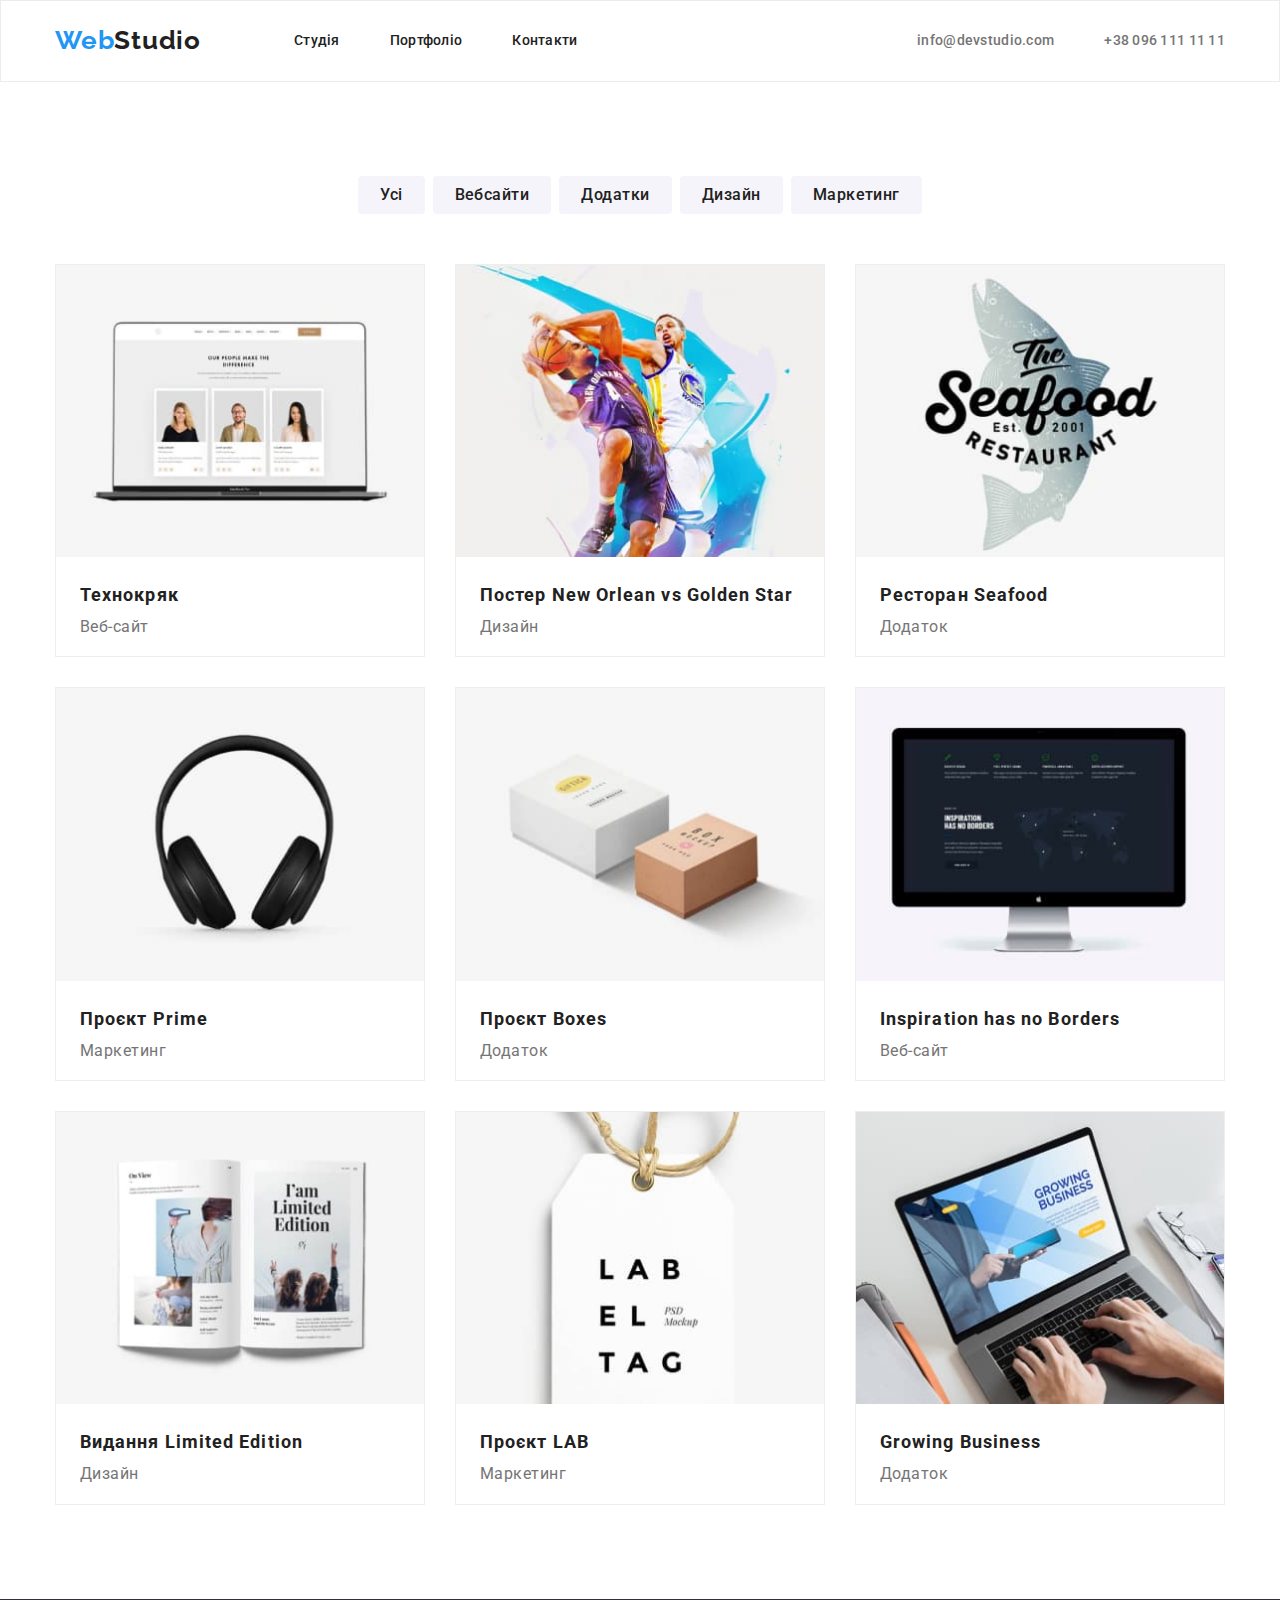
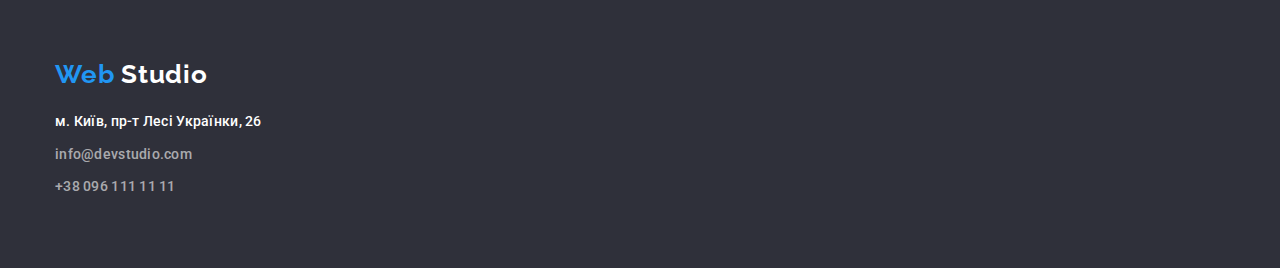
==== portfolio.html @ ca2b60bd "Клонує файли репозиторію" ====
<!DOCTYPE html>
<html lang="uk">
  <head>
    <meta charset="UTF-8" />
    <meta http-equiv="X-UA-Compatible" content="IE=edge" />
    <meta name="viewport" content="width=device-width, initial-scale=1.0" />
    <title>Студія</title>
    <link rel="preconnect" href="https://fonts.googleapis.com" />
    <link rel="preconnect" href="https://fonts.gstatic.com" crossorigin />
    <link
      href="https://fonts.googleapis.com/css2?family=Raleway:wght@700&family=Roboto:wght@400;500;700;900&display=swap"
      rel="stylesheet"
    />
        <link
      rel="stylesheet"
      href="https://cdnjs.cloudflare.com/ajax/libs/modern-normalize/1.1.0/modern-normalize.min.css"
    />
    <link rel="stylesheet" href="./css/styles.css" />
  </head>

  <body>
    <!--Шапка сторінки-->
    <header class="header">
      <!--Меню навігації-->
      <div class="container header-container">
        <nav class="header-navigation">
          <a class="logo link" href="./index.html"
            ><span class="logo-accent">Web</span>Studio</a
          >
          <ul class="site-nav list">
            <li>
              <a href="./index.html" class="link">Студія</a>
            </li>
            <li>
              <a class="nav-link current link" href="./portfolio.html" 
                >Портфоліо</a
              >
            </li>
            <li>
              <a href="Контакти" class="link">Контакти</a>
            </li>
          </ul>
        </nav>
        <!--Контакти-->
        <ul class="contacts list">
          <li>
            <a href="mailto:info@devstudio.com" class="link"
              >info@devstudio.com</a
            >
          </li>
          <li>
            <a href="tel:+380961111111" class="link">+38 096 111 11 11</a>
          </li>
        </ul>
      </div>
    </header>

    <!--Фільтр -->
    <main>
      <section class="section">
        <div class="container">
          <ul class="nav-botton list">
            <li>
              <button class="filter-button" type="button">Усі</button>
            </li>
            <li>
              <button class="filter-button" type="button">
                Вебсайти
              </button>
            </li>
            <li>
              <button class="filter-button" type="button">
                Додатки
              </button>
            </li>
            <li>
              <button class="filter-button" type="button">Дизайн</button>
            </li>
            <li>
              <button class="filter-button" type="button">
                Маркетинг
              </button>
            </li>
          </ul>
          <h1 class="section-title visually-hidden">Усі проекти</h1>
          <ul class="projects-all list">
            <li class="project-image">
              <div class="project-card">
                <div class="project-card-img">
                  <img
                    src="./images/img.(jpg).jpg"
                    alt="Фото команди"
                    width="370"
                  />
                </div>
                <div class="project-card-text">
                  <h2 class="project-name">Технокряк</h2>
                  <p class="project-type">Веб-сайт</p>
                </div>
              </div>
            </li>

            <li class="project-image">
              <div class="project-card">
                <div class="project-card-img">
                  <img
                    src="./images/img(1).jpg"
                    alt="Гра в баскетбол"
                    width="370"
                  />
                </div>
                <div class="project-card-text">
                  <h2 class="project-name">Постер New Orlean vs Golden Star</h2>
                  <p class="project-type">Дизайн</p>
                </div>
              </div>
            </li>

            <li class="project-image">
              <div class="project-card">
                <div class="project-card-img">
                  <img
                    src="./images/img(2).jpg"
                    alt="Лого ресторану"
                    width="370"
                  />
                </div>
                <div class="project-card-text">
                  <h2 class="project-name">Ресторан Seafood</h2>
                  <p class="project-type">Додаток</p>
                </div>
              </div>
            </li>

            <li class="project-image">
              <div class="project-card">
                <div class="project-card-img">
                  <img src="./images/img(3).jpg" alt="Навушники" width="370" />
                </div>
                <div class="project-card-text">
                  <h2 class="project-name">Проєкт Prime</h2>
                  <p class="project-type">Маркетинг</p>
                </div>
              </div>
            </li>

            <li class="project-image">
              <div class="project-card">
                <div class="project-card-img">
                  <img
                    src="./images/img(4).jpg"
                    alt="Дві коробки"
                    width="370"
                  />
                </div>
                <div class="project-card-text">
                  <h2 class="project-name">Проєкт Boxes</h2>
                  <p class="project-type">Додаток</p>
                </div>
              </div>
            </li>

            <li class="project-image">
              <div class="project-card">
                <div class="project-card-img">
                  <img 
                  src="./images/img(5).jpg" 
                  alt="Комп'ютер" 
                  width="370" 
                  />
                </div>
                <div class="project-card-text">
                  <h2 class="project-name">Inspiration has no Borders</h2>
                  <p class="project-type">Веб-сайт</p>
                </div>
              </div>
            </li>

            <li class="project-image">
              <div class="project-card">
                <div class="project-card-img">
                  <img 
                  src="./images/img(6).jpg" 
                  alt="Книга" 
                  width="370" 
                  />
                </div>
                <div class="project-card-text">
                  <h2 class="project-name">Видання Limited Edition</h2>
                  <p class="project-type">Дизайн</p>
                </div>
              </div>
            </li>

            <li class="project-image">
              <div class="project-card">
                <div class="project-card-img">
                  <img 
                  src="./images/img(7).jpg" 
                  alt="Етикетка" 
                  width="370" 
                  />
                </div>
                <div class="project-card-text">
                  <h2 class="project-name">Проєкт LAB</h2>
                  <p class="project-type">Маркетинг</p>
                </div>
              </div>
            </li>

            <li class="project-image">
              <div class="project-card">
                <div class="project-card-img">
                  <img
                    src="./images/img(8).jpg"
                    alt="Друкує на клавіатурі"
                    width="370"
                  />
                </div>
                <div class="project-card-text">
                  <h2 class="project-name">Growing Business</h2>
                  <p class="project-type">Додаток</p>
                </div>
              </div>
            </li>
          </ul>
        </div>
      </section>
    </main>

    <footer class="footer">
      <div class="container">
        <a class="logo link" href="./index.html"
          ><span class="logo-accent">Web</span>
          <span class="studio">Studio</span></a
        >
        <address style="font-style: normal">
          <ul class="address list">
            <li class="contacts">
              <a href="" class="link location"
                >м. Київ, пр-т Лесі Українки, 26
              </a>
            </li>
            <li class="contacts">
              <a href="mailto:info@devstudio.com" class="link"
                >info@devstudio.com</a
              >
            </li>
            <li class="contacts">
              <a href="tel:+380961111111" class="link">+38 096 111 11 11</a>
            </li>
          </ul>
        </address>
      </div>
    </footer>
  </body>
</html>
---- css/styles.css ----
:root {
  --primary-text-color: #757575;
  --tittle-text-color: #212121;
  --accent-color: #2196f3;
  --white-color: #ffffff;
  --primary-background-color: #f5f5f5;
  --secondary-background-color: #f5f4fa;
  --hero-background-color: #2f303a;
}
/* колір основного тексту  #757575 */
/* другорядний колір тексту #212121  */
/* білий #FFFFFF */
/* білий колір в футері rgba(255, 255, 255, 0.6); */
/* акцент #2196F3 */
/* головний колір фону #F5F5F5; */
/* другорядний колір фону #F5F4FA; #2F303A */

/* -------GENERAL------- */
body {
  background-color: var(--white-color);
  color: var(--primary-text-color);
  font-family: Roboto, sans-serif;
  font-size: 14px;
}
.section {
  padding-top: 94px;
  padding-bottom: 94px;
}

p,
h1,
h2,
h3,
h4,
h5,
h6 {
  margin: 0;
}
ul,
ol {
  margin: 0;
  padding-left: 0;
}
button {
  cursor: pointer;
}
address {
  font-style: normal;
}
img {
  display: block;
  max-width: 100%;
  height: auto;
}

.list {
  padding: 0;
  margin: 0;
  list-style: none;
}

/* ---------LOGO--------- */
.logo {
  font-family: Raleway, sans-serif;
  font-weight: 700;
  font-size: 26px;
  line-height: 1.2;
  letter-spacing: 0.03em;
  color: var(--tittle-text-color);
  margin-right: 93px;
}
.logo-accent {
  color: var(--accent-color);
}

/* --------CONTAINER-------- */
.container {
  width: 1200px;
  padding-left: 15px;
  padding-right: 15px;
  margin: 0 auto;
}

/* --------PAGE HEADER----------- */

.header {
  padding-top: 24px;
  padding-bottom: 25px;
  border: 1px solid #ececec;
}

.header-container {
  display: flex;
}
/* ---------NAVIGATION------------- */

.link {
  text-decoration: none;
}

.site-nav {
  display: flex;
  gap: 50px;
}
.header-navigation {
  display: flex;
  align-items: center;
}
.contacts.list {
  display: flex;
  align-items: center;
  margin-left: auto;
  gap: 50px;
}
.site-nav .link {
  font-weight: 500;
  line-height: 1.14;
  letter-spacing: 0.02em;
  color: var(--tittle-text-color);
}

.site-nav .link:hover,
.site-nav .link:focus {
  color: var(--accent-color);
}
.nav-link {
  font-weight: 500;
  line-height: 1.14;
  letter-spacing: 0.02em;
  color: var(--tittle-text-color);
  text-decoration: none;
}
.current {
  color: var(--accent-color);
}

.contacts .link {
  font-weight: 500;
  line-height: 1.14;
  letter-spacing: 0.02em;
  color: var(--primary-text-color);
}
.contacts .link:hover,
.contacts .link:focus {
  color: var(--accent-color);
}

/* -------------HERO------------- */
.hero {
  background-color: var(--hero-background-color);
  text-align: center;
  padding: 200px 0;
}
.hero-title {
  color: var(--white-color);
  font-weight: 900;
  font-size: 44px;
  line-height: 1.4;
  text-align: center;
  letter-spacing: 0.06em;
  text-transform: uppercase;
  margin: 0px auto;
  width: 696px;
}
/* ---------HERO-BUTTON---------- */
.button {
  padding: 10px 32px;
  border-radius: 4px;
  border: none;
  margin-top: 30px;
}
.hero .button {
  min-width: 216px;
  height: 50px;
  background-color: var(--accent-color);
  box-shadow: 0px 4px 4px rgba(0, 0, 0, 0.15);
}
.hero .text-button {
  font-weight: 700;
  font-size: 16px;
  line-height: 0.5;
  align-items: center;
  text-align: center;
  letter-spacing: 0.06em;
  color: var(--white-color);
}

/* -------------FEATURES-------------- */
.features-card {
  width: 270px;
  outline: 2px solid tomato;
}

.features.list {
  display: flex;
  flex-wrap: wrap;
  justify-content: space-between;
}
.card {
  width: 270px;
}

.qualities {
}

.features .feauture-title {
  font-size: 14px;
  line-height: 1.14;
  letter-spacing: 0.03em;
  text-transform: uppercase;
  color: var(--tittle-text-color);
  margin-bottom: 10px;
}

.features .feature-text {
  line-height: 1.7;
  letter-spacing: 0.03em;
  color: var(--primary-text-color);
}
/* ---------SECTION---------- */

.section.offer {
  padding-top: 0px;
}

.section.no-padding {
  padding-top: 0px;
  padding-bottom: 0px;
}

.section-title {
  margin-bottom: 50px;
  font-size: 36px;
  line-height: 1.17;
  text-align: center;
  letter-spacing: 0.03em;
  color: var(--tittle-text-color);
}

.visually-hidden {
  position: absolute;
  white-space: nowrap;
  width: 1px;
  height: 1px;
  overflow: hidden;
  border: 0;
  padding: 0;
  clip: rect(0 0 0 0);
  clip-path: inset(50%);
  margin: -1px;
}

.list.image {
  display: flex;
  gap: 30px;
}

.list-image {
  width: calc((100% - 60px) / 3);
}
/* -------------TEAM------------ */

.team {
  display: flex;
  justify-content: space-between;
  flex-wrap: wrap;
}

.team-card {
  box-shadow: 0px 1px 3px rgba(0, 0, 0, 0.12), 0px 1px 1px rgba(0, 0, 0, 0.14),
    0px 2px 1px rgba(0, 0, 0, 0.2);
  border-radius: 0px 0px 4px 4px;
  background-color: var(--white-color);
}
.team-card-img {
}

.team-card-text {
  padding: 30px 0;
}

.team-members {
  background: var(--secondary-background-color);
}
.team .team-name {
  margin-bottom: 10px;
  font-weight: 500;
  font-size: 16px;
  line-height: 1.2;
  letter-spacing: 0.03em;
  color: var(--tittle-text-color);
  text-align: center;
}
.team .team-member-position {
  font-size: 16px;
  line-height: 1.2;
  letter-spacing: 0.03em;
  text-align: center;
}
.team-image {
  width: calc((100% - 90px) / 4);
}

/* ------------FOOTER-CONTACTS----------*/

.footer {
  background-color: var(--hero-background-color);
  padding-top: 60px;
  padding-bottom: 60px;
}
.studio {
  color: var(--white-color);
}

.address > .contacts {
  margin-bottom: 9px;
}
.address {
  font-size: 14px;
  line-height: 1.7;
  letter-spacing: 0.03em;
}

.footer .logo {
  display: inline-block;
  margin-right: 0px;
  margin-bottom: 20px;
}
.footer .address .link {
  display: inline-block;
  color: rgba(255, 255, 255, 0.6);
}
.footer .link:hover,
.footer .link:focus {
  color: var(--accent-color);
}
.footer .address .location {
  color: var(--white-color);
  display: inline-block;
}
/* ----------PORTFOLIO-FILTER------------ */

.list .filter-button {
  display: inline-block;
  padding: 6px 22px;
  background-color: var(--secondary-background-color);
  color: var(--tittle-text-color);
  border: none;
  border-radius: 4px;
  font-family: "Roboto";
  font-style: normal;
  font-weight: 500;
  font-size: 16px;
  line-height: 1.6;
  text-align: center;
  letter-spacing: 0.03em;
}

.list .filter-button:hover,
.list .filter-button:focus {
  color: var(--white-color);
  background-color: var(--accent-color);
}
/* ---------PORTFOLIO-PROJECTS------------ */

.project-card {
  border: 1px solid #eeeeee;
}

.project-card-text {
  padding: 20px 24px;
}

.projects-all .project-name {
  margin-bottom: 4px;
  font-size: 18px;
  line-height: 2;
  letter-spacing: 0.06em;
  color: var(--tittle-text-color);
}
.projects-all .project-type {
  font-size: 16px;
  line-height: 1.2;
  letter-spacing: 0.03em;
}

.project-image {
  width: calc((100% - 60px) / 3);
}

.nav-botton {
  display: flex;
  justify-content: center;
  margin-bottom: 50px;
  gap: 8px;
}
.projects-all {
  display: flex;
  flex-wrap: wrap;
  gap: 30px;
}
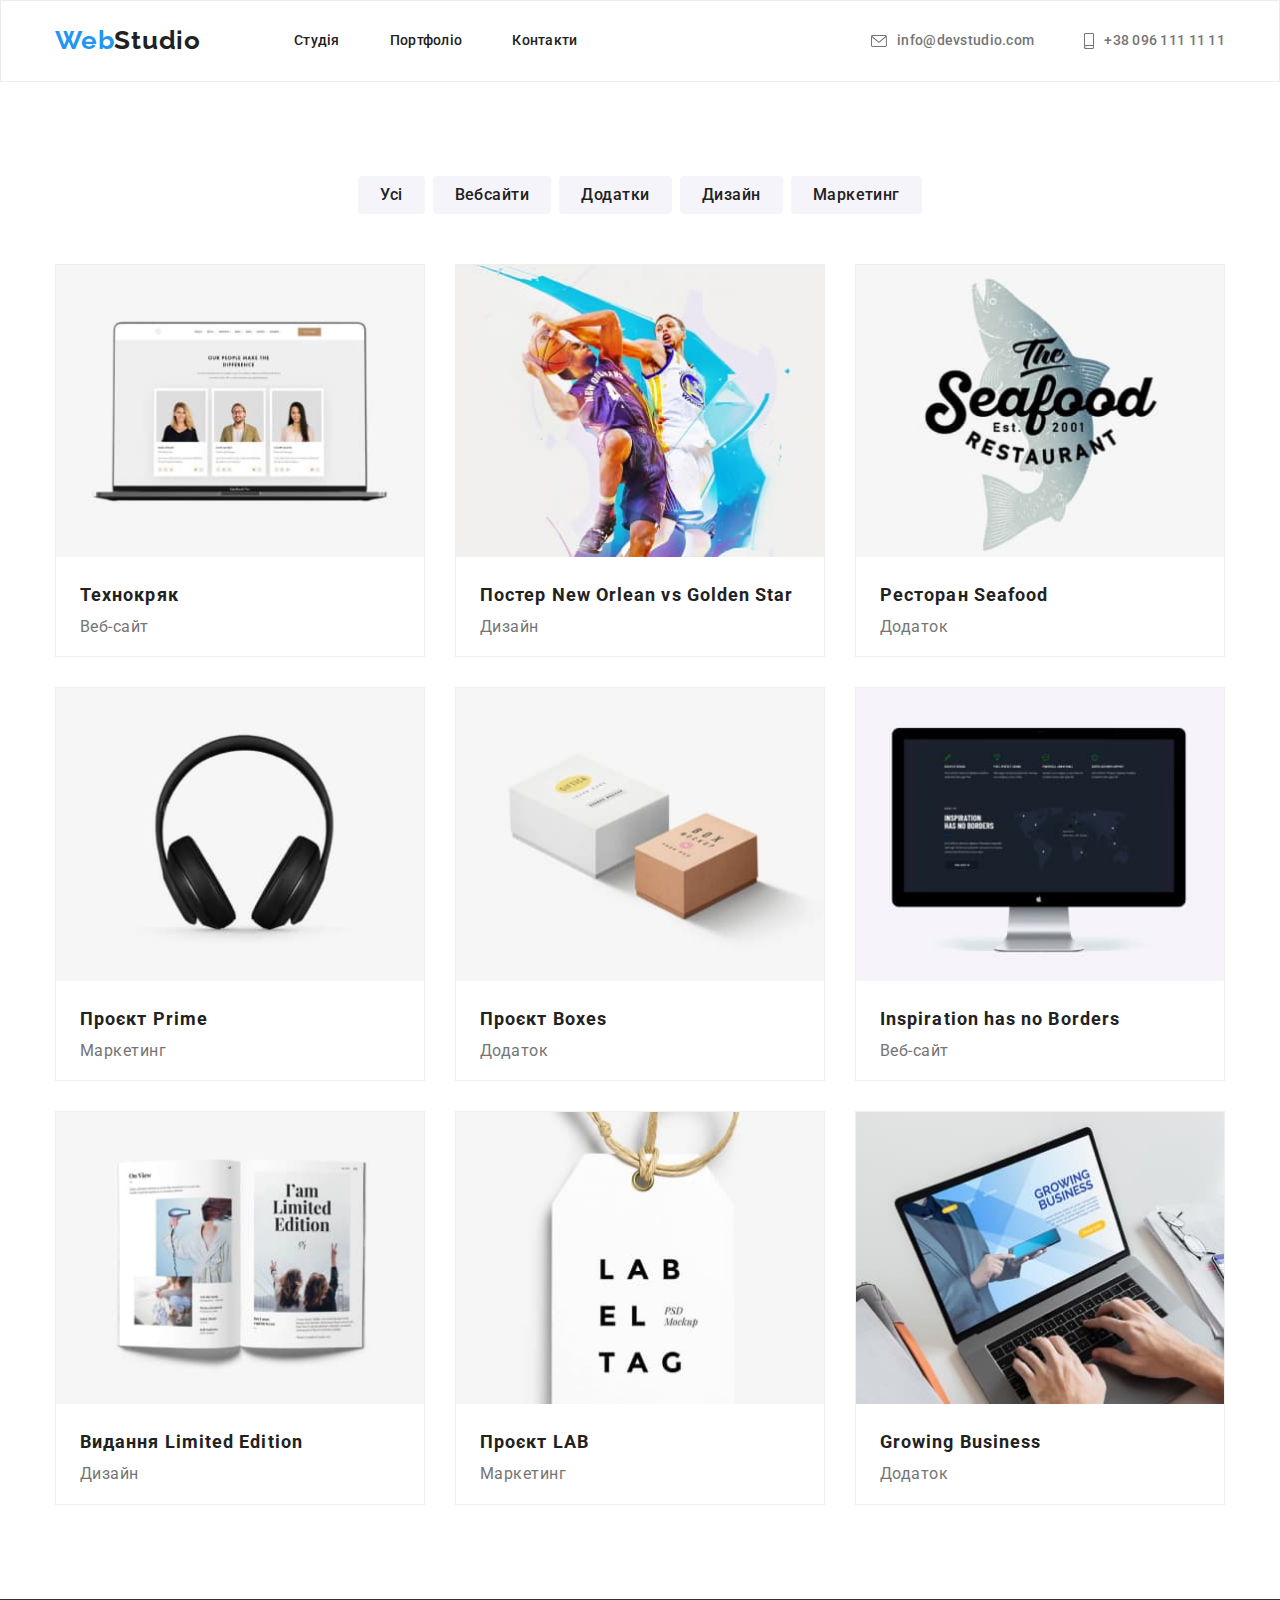
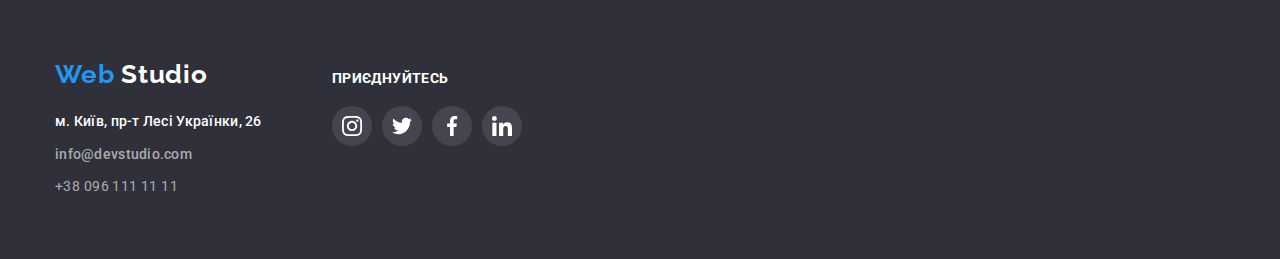
==== commit 402b13d1: "Добавляє розмітку" ====
--- a/portfolio.html
+++ b/portfolio.html
@@ -11,7 +11,7 @@
       href="https://fonts.googleapis.com/css2?family=Raleway:wght@700&family=Roboto:wght@400;500;700;900&display=swap"
       rel="stylesheet"
     />
-        <link
+    <link
       rel="stylesheet"
       href="https://cdnjs.cloudflare.com/ajax/libs/modern-normalize/1.1.0/modern-normalize.min.css"
     />
@@ -32,7 +32,7 @@
               <a href="./index.html" class="link">Студія</a>
             </li>
             <li>
-              <a class="nav-link current link" href="./portfolio.html" 
+              <a class="nav-link current link" href="./portfolio.html"
                 >Портфоліо</a
               >
             </li>
@@ -43,13 +43,19 @@
         </nav>
         <!--Контакти-->
         <ul class="contacts list">
-          <li>
-            <a href="mailto:info@devstudio.com" class="link"
-              >info@devstudio.com</a
+          <li class="contacts-item">
+            <a href="mailto:info@devstudio.com" class="contacts-item-link link">
+              <svg class="contacts-item-icon" width="16" height="12">
+                <use href="./images/icons.svg#icon-envelope-hover"></use>
+                </svg>info@devstudio.com</a
             >
           </li>
-          <li>
-            <a href="tel:+380961111111" class="link">+38 096 111 11 11</a>
+          <li class="contacts-item">
+            <a href="tel:+380961111111" class="contacts-item-link link"
+              ><svg class="contacts-item-icon" width="10" height="16">
+                <use href="./images/icons.svg#icon-smartphone1"></use>
+                </svg>+38 096 111 11 11
+            </a>
           </li>
         </ul>
       </div>
@@ -64,164 +70,174 @@
               <button class="filter-button" type="button">Усі</button>
             </li>
             <li>
-              <button class="filter-button" type="button">
-                Вебсайти
-              </button>
-            </li>
-            <li>
-              <button class="filter-button" type="button">
-                Додатки
-              </button>
+              <button class="filter-button" type="button">Вебсайти</button>
+            </li>
+            <li>
+              <button class="filter-button" type="button">Додатки</button>
             </li>
             <li>
               <button class="filter-button" type="button">Дизайн</button>
             </li>
             <li>
-              <button class="filter-button" type="button">
-                Маркетинг
-              </button>
+              <button class="filter-button" type="button">Маркетинг</button>
             </li>
           </ul>
           <h1 class="section-title visually-hidden">Усі проекти</h1>
           <ul class="projects-all list">
             <li class="project-image">
-              <div class="project-card">
-                <div class="project-card-img">
-                  <img
-                    src="./images/img.(jpg).jpg"
-                    alt="Фото команди"
-                    width="370"
-                  />
-                </div>
-                <div class="project-card-text">
-                  <h2 class="project-name">Технокряк</h2>
-                  <p class="project-type">Веб-сайт</p>
-                </div>
-              </div>
-            </li>
-
-            <li class="project-image">
-              <div class="project-card">
-                <div class="project-card-img">
-                  <img
-                    src="./images/img(1).jpg"
-                    alt="Гра в баскетбол"
-                    width="370"
-                  />
-                </div>
-                <div class="project-card-text">
-                  <h2 class="project-name">Постер New Orlean vs Golden Star</h2>
-                  <p class="project-type">Дизайн</p>
-                </div>
-              </div>
-            </li>
-
-            <li class="project-image">
-              <div class="project-card">
-                <div class="project-card-img">
-                  <img
-                    src="./images/img(2).jpg"
-                    alt="Лого ресторану"
-                    width="370"
-                  />
-                </div>
-                <div class="project-card-text">
-                  <h2 class="project-name">Ресторан Seafood</h2>
-                  <p class="project-type">Додаток</p>
-                </div>
-              </div>
-            </li>
-
-            <li class="project-image">
-              <div class="project-card">
-                <div class="project-card-img">
-                  <img src="./images/img(3).jpg" alt="Навушники" width="370" />
-                </div>
-                <div class="project-card-text">
-                  <h2 class="project-name">Проєкт Prime</h2>
-                  <p class="project-type">Маркетинг</p>
-                </div>
-              </div>
-            </li>
-
-            <li class="project-image">
-              <div class="project-card">
-                <div class="project-card-img">
-                  <img
-                    src="./images/img(4).jpg"
-                    alt="Дві коробки"
-                    width="370"
-                  />
-                </div>
-                <div class="project-card-text">
-                  <h2 class="project-name">Проєкт Boxes</h2>
-                  <p class="project-type">Додаток</p>
-                </div>
-              </div>
-            </li>
-
-            <li class="project-image">
-              <div class="project-card">
-                <div class="project-card-img">
-                  <img 
-                  src="./images/img(5).jpg" 
-                  alt="Комп'ютер" 
-                  width="370" 
-                  />
-                </div>
-                <div class="project-card-text">
-                  <h2 class="project-name">Inspiration has no Borders</h2>
-                  <p class="project-type">Веб-сайт</p>
-                </div>
-              </div>
-            </li>
-
-            <li class="project-image">
-              <div class="project-card">
-                <div class="project-card-img">
-                  <img 
-                  src="./images/img(6).jpg" 
-                  alt="Книга" 
-                  width="370" 
-                  />
-                </div>
-                <div class="project-card-text">
-                  <h2 class="project-name">Видання Limited Edition</h2>
-                  <p class="project-type">Дизайн</p>
-                </div>
-              </div>
-            </li>
-
-            <li class="project-image">
-              <div class="project-card">
-                <div class="project-card-img">
-                  <img 
-                  src="./images/img(7).jpg" 
-                  alt="Етикетка" 
-                  width="370" 
-                  />
-                </div>
-                <div class="project-card-text">
-                  <h2 class="project-name">Проєкт LAB</h2>
-                  <p class="project-type">Маркетинг</p>
-                </div>
-              </div>
-            </li>
-
-            <li class="project-image">
-              <div class="project-card">
-                <div class="project-card-img">
-                  <img
-                    src="./images/img(8).jpg"
-                    alt="Друкує на клавіатурі"
-                    width="370"
-                  />
-                </div>
-                <div class="project-card-text">
-                  <h2 class="project-name">Growing Business</h2>
-                  <p class="project-type">Додаток</p>
-                </div>
-              </div>
+              <a href="" class="project link">
+                <div class="project-card">
+                  <div class="project-card-img">
+                    <img
+                      src="./images/img.(jpg).jpg"
+                      alt="Фото команди"
+                      width="370"
+                    />
+                  </div>
+                  <div class="project-card-text">
+                    <h2 class="project-name">Технокряк</h2>
+                    <p class="project-type">Веб-сайт</p>
+                  </div>
+                </div>
+              </a>
+            </li>
+
+            <li class="project-image">
+              <a href="" class="project link">
+                <div class="project-card">
+                  <div class="project-card-img">
+                    <img
+                      src="./images/img(1).jpg"
+                      alt="Гра в баскетбол"
+                      width="370"
+                    />
+                  </div>
+                  <div class="project-card-text">
+                    <h2 class="project-name">
+                      Постер New Orlean vs Golden Star
+                    </h2>
+                    <p class="project-type">Дизайн</p>
+                  </div>
+                </div>
+              </a>
+            </li>
+
+            <li class="project-image">
+              <a href="" class="project link">
+                <div class="project-card">
+                  <div class="project-card-img">
+                    <img
+                      src="./images/img(2).jpg"
+                      alt="Лого ресторану"
+                      width="370"
+                    />
+                  </div>
+                  <div class="project-card-text">
+                    <h2 class="project-name">Ресторан Seafood</h2>
+                    <p class="project-type">Додаток</p>
+                  </div>
+                </div>
+              </a>
+            </li>
+
+            <li class="project-image">
+              <a href="" class="project link">
+                <div class="project-card">
+                  <div class="project-card-img">
+                    <img
+                      src="./images/img(3).jpg"
+                      alt="Навушники"
+                      width="370"
+                    />
+                  </div>
+                  <div class="project-card-text">
+                    <h2 class="project-name">Проєкт Prime</h2>
+                    <p class="project-type">Маркетинг</p>
+                  </div>
+                </div>
+              </a>
+            </li>
+
+            <li class="project-image">
+              <a href="" class="project link">
+                <div class="project-card">
+                  <div class="project-card-img">
+                    <img
+                      src="./images/img(4).jpg"
+                      alt="Дві коробки"
+                      width="370"
+                    />
+                  </div>
+                  <div class="project-card-text">
+                    <h2 class="project-name">Проєкт Boxes</h2>
+                    <p class="project-type">Додаток</p>
+                  </div>
+                </div>
+              </a>
+            </li>
+
+            <li class="project-image">
+              <a href="" class="project link">
+                <div class="project-card">
+                  <div class="project-card-img">
+                    <img
+                      src="./images/img(5).jpg"
+                      alt="Комп'ютер"
+                      width="370"
+                    />
+                  </div>
+                  <div class="project-card-text">
+                    <h2 class="project-name">Inspiration has no Borders</h2>
+                    <p class="project-type">Веб-сайт</p>
+                  </div>
+                </div>
+              </a>
+            </li>
+
+            <li class="project-image">
+              <a href="" class="project link">
+                <div class="project-card">
+                  <div class="project-card-img">
+                    <img src="./images/img(6).jpg" alt="Книга" width="370" />
+                  </div>
+                  <div class="project-card-text">
+                    <h2 class="project-name">Видання Limited Edition</h2>
+                    <p class="project-type">Дизайн</p>
+                  </div>
+                </div>
+              </a>
+            </li>
+
+            <li class="project-image">
+              <a href="" class="project link">
+                <div class="project-card">
+                  <div class="project-card-img">
+                    <img src="./images/img(7).jpg" alt="Етикетка" width="370" />
+                  </div>
+                  <div class="project-card-text">
+                    <h2 class="project-name">Проєкт LAB</h2>
+                    <p class="project-type">Маркетинг</p>
+                  </div>
+                </div>
+              </a>
+            </li>
+
+            <li class="project-image">
+              <a href="" class="project link">
+                <div class="project-card">
+                  <div class="project-card-img">
+                    <img
+                      src="./images/img(8).jpg"
+                      alt="Друкує на клавіатурі"
+                      width="370"
+                    />
+                  </div>
+                  <div class="project-card-text">
+                    <h2 class="project-name">Growing Business</h2>
+                    <p class="project-type">Додаток</p>
+                  </div>
+                </div>
+              </a>
             </li>
           </ul>
         </div>
@@ -229,28 +245,69 @@
     </main>
 
     <footer class="footer">
-      <div class="container">
-        <a class="logo link" href="./index.html"
-          ><span class="logo-accent">Web</span>
-          <span class="studio">Studio</span></a
-        >
-        <address style="font-style: normal">
-          <ul class="address list">
-            <li class="contacts">
-              <a href="" class="link location"
-                >м. Київ, пр-т Лесі Українки, 26
-              </a>
-            </li>
-            <li class="contacts">
-              <a href="mailto:info@devstudio.com" class="link"
-                >info@devstudio.com</a
-              >
-            </li>
-            <li class="contacts">
-              <a href="tel:+380961111111" class="link">+38 096 111 11 11</a>
-            </li>
-          </ul>
-        </address>
+      <div class="footer-wrap">
+        <div class="container">
+          <div class="footer-address">
+            <a class="logo link" href="./index.html"
+              ><span class="logo-accent">Web</span>
+              <span class="studio">Studio</span></a
+            >
+            <address style="font-style: normal">
+              <ul class="address list">
+                <li class="contacts">
+                  <a href="" class="link location"
+                    >м. Київ, пр-т Лесі Українки, 26
+                  </a>
+                </li>
+
+                <li class="contacts">
+                  <a href="mailto:info@devstudio.com" class="link"
+                    >info@devstudio.com</a
+                  >
+                </li>
+
+                <li>
+                  <a href="tel:+380961111111" class="link">+38 096 111 11 11</a>
+                </li>
+              </ul>
+            </address>
+          </div>
+          <div class="footer-soc-container">
+            <div class="footer-action">
+              <h2 class="footer-action-text">ПРИЄДНУЙТЕСЬ</h2>
+            </div>
+            <ul class="footer-soc-list list">
+              <li class="footer-soc-item">
+                <a href="" class="footer-soc-link link">
+                  <svg class="footer-soc-icon" width="20" height="20">
+                    <use href="./images/icons.svg#icon-instagram"></use>
+                  </svg>
+                </a>
+              </li>
+              <li class="footer-soc-item">
+                <a href="" class="footer-soc-link link">
+                  <svg class="footer-soc-icon" width="20" height="20">
+                    <use href="./images/icons.svg#icon-twitter"></use>
+                  </svg>
+                </a>
+              </li>
+              <li class="footer-soc-item">
+                <a href="" class="footer-soc-link link">
+                  <svg class="footer-soc-icon" width="20" height="20">
+                    <use href="./images/icons.svg#icon-facebook-svg"></use>
+                  </svg>
+                </a>
+              </li>
+              <li class="footer-soc-item">
+                <a href="" class="footer-soc-link link">
+                  <svg class="footer-soc-icon" width="20" height="20">
+                    <use href="./images/icons.svg#icon-linkedin"></use>
+                  </svg>
+                </a>
+              </li>
+            </ul>
+          </div>
+        </div>
       </div>
     </footer>
   </body>
--- a/css/styles.css
+++ b/css/styles.css
@@ -6,6 +6,7 @@
   --primary-background-color: #f5f5f5;
   --secondary-background-color: #f5f4fa;
   --hero-background-color: #2f303a;
+  --clients-icon-color: #afb1b8;
 }
 /* колір основного тексту  #757575 */
 /* другорядний колір тексту #212121  */
@@ -14,6 +15,7 @@
 /* акцент #2196F3 */
 /* головний колір фону #F5F5F5; */
 /* другорядний колір фону #F5F4FA; #2F303A */
+/* колір іконок клієнтів #AFB1B8 */
 
 /* -------GENERAL------- */
 body {
@@ -112,6 +114,23 @@
   margin-left: auto;
   gap: 50px;
 }
+.contacts-item {
+}
+.contacts-item-link {
+  display: flex;
+  align-items: center;
+  justify-content: center;
+}
+.contacts-item-icon {
+  margin-right: 10px;
+  fill: var(--primary-text-color);
+}
+.contacts-item-link:hover .contacts-item-icon {
+  fill: var(--accent-color);
+}
+.contacts-item-link:focus .contacts-item-icon {
+  fill: var(--accent-color);
+}
 .site-nav .link {
   font-weight: 500;
   line-height: 1.14;
@@ -147,9 +166,19 @@
 
 /* -------------HERO------------- */
 .hero {
-  background-color: var(--hero-background-color);
+  height: 600px;
+  max-width: 1600px;
   text-align: center;
   padding: 200px 0;
+  margin: auto;
+  background-repeat: no-repeat;
+  background-size: cover;
+  background-image: linear-gradient(
+      to right,
+      rgba(47, 48, 58, 0.4),
+      rgba(47, 48, 58, 0.4)
+    ),
+    url(../images/Hero.jpg);
 }
 .hero-title {
   color: var(--white-color);
@@ -188,7 +217,6 @@
 /* -------------FEATURES-------------- */
 .features-card {
   width: 270px;
-  outline: 2px solid tomato;
 }
 
 .features.list {
@@ -200,7 +228,28 @@
   width: 270px;
 }
 
-.qualities {
+.card::before {
+  content: ;
+  display: block;
+  height: 120px;
+  border-radius: 4px;
+  background-color: var(--secondary-background-color);
+  margin-bottom: 30px;
+  background-repeat: no-repeat;
+  background-position: center;
+}
+
+.icon-antenna::before {
+  background-image: url(../images/antenna.svg);
+}
+.icon-clock::before {
+  background-image: url(../images/clock.svg);
+}
+.icon-diagrama::before {
+  background-image: url(../images/diagram.svg);
+}
+.icon-astronaut::before {
+  background-image: url(../images/astronaut.svg);
 }
 
 .features .feauture-title {
@@ -272,8 +321,6 @@
   border-radius: 0px 0px 4px 4px;
   background-color: var(--white-color);
 }
-.team-card-img {
-}
 
 .team-card-text {
   padding: 30px 0;
@@ -296,9 +343,78 @@
   line-height: 1.2;
   letter-spacing: 0.03em;
   text-align: center;
+  margin-bottom: 16px;
 }
 .team-image {
   width: calc((100% - 90px) / 4);
+}
+
+.team-soc-list {
+  display: flex;
+  justify-content: center;
+  gap: 10px;
+}
+
+.team-soc-item {
+  width: 44px;
+  height: 44px;
+}
+.team-soc-icon {
+  fill: #afb1b8;
+}
+
+.team-soc-link {
+  width: 100%;
+  height: 100%;
+  border-radius: 50%;
+  display: flex;
+  align-items: center;
+  justify-content: center;
+}
+
+.team-soc-link:hover,
+.team-soc-link:focus {
+  background-color: var(--accent-color);
+}
+.team-soc-link:hover .team-soc-icon {
+  fill: var(--white-color);
+}
+.team-soc-link:focus .team-soc-icon {
+  fill: var(--white-color);
+}
+
+/* ------------------CLIENTS ----------------*/
+
+.clients-list {
+  display: flex;
+  gap: 30px;
+}
+
+.clients-item {
+  width: calc((100% - 150px) / 6);
+  height: 90px;
+}
+
+.clients-link {
+  width: 100%;
+  height: 100%;
+  border: 1px solid var(--clients-icon-color);
+  border-radius: 4px;
+  display: flex;
+  align-items: center;
+  justify-content: center;
+}
+.clients-link:hover,
+.clients-link:focus {
+  border-color: var(--accent-color);
+}
+
+.clients-icon {
+  fill: var(--clients-icon-color);
+}
+
+.clients-link:hover .clients-icon {
+  fill: var(--accent-color);
 }
 
 /* ------------FOOTER-CONTACTS----------*/
@@ -338,6 +454,55 @@
   color: var(--white-color);
   display: inline-block;
 }
+
+/* -------FOOTER-SOCIAL-------- */
+
+.footer-wrap > .container {
+  display: flex;
+  align-items: baseline;
+  gap: 70px;
+}
+.footer-soc-container {
+  height: 80px;
+}
+.footer-action {
+  margin-bottom: 20px;
+}
+
+.footer-action-text {
+  font-size: 14px;
+  line-height: 1.14;
+  letter-spacing: 0.03em;
+  color: var(--white-color);
+}
+.footer-soc-list {
+  display: flex;
+  gap: 10px;
+}
+
+.footer-soc-item {
+  width: 40px;
+  height: 40px;
+}
+
+.footer-soc-link {
+  width: 100%;
+  height: 100%;
+  border-radius: 50%;
+  display: flex;
+  align-items: center;
+  justify-content: center;
+  background-color: rgba(255, 255, 255, 0.1);
+}
+
+.footer-soc-icon {
+  fill: var(--white-color);
+}
+.footer-soc-link:hover,
+.footer-soc-link:focus {
+  background-color: var(--accent-color);
+}
+
 /* ----------PORTFOLIO-FILTER------------ */
 
 .list .filter-button {
@@ -360,11 +525,24 @@
 .list .filter-button:focus {
   color: var(--white-color);
   background-color: var(--accent-color);
+  box-shadow: 0px 3px 1px rgba(0, 0, 0, 0.1), 0px 1px 2px rgba(0, 0, 0, 0.08),
+    0px 2px 2px rgba(0, 0, 0, 0.12);
 }
 /* ---------PORTFOLIO-PROJECTS------------ */
 
 .project-card {
   border: 1px solid #eeeeee;
+}
+
+.project {
+  display: block;
+  text-decoration: none;
+}
+
+.project:hover,
+.project:focus {
+  box-shadow: 0px 1px 1px rgba(0, 0, 0, 0.12), 0px 4px 4px rgba(0, 0, 0, 0.06),
+    1px 4px 6px rgba(0, 0, 0, 0.16);
 }
 
 .project-card-text {
@@ -382,6 +560,7 @@
   font-size: 16px;
   line-height: 1.2;
   letter-spacing: 0.03em;
+  color: var(--primary-text-color);
 }
 
 .project-image {
